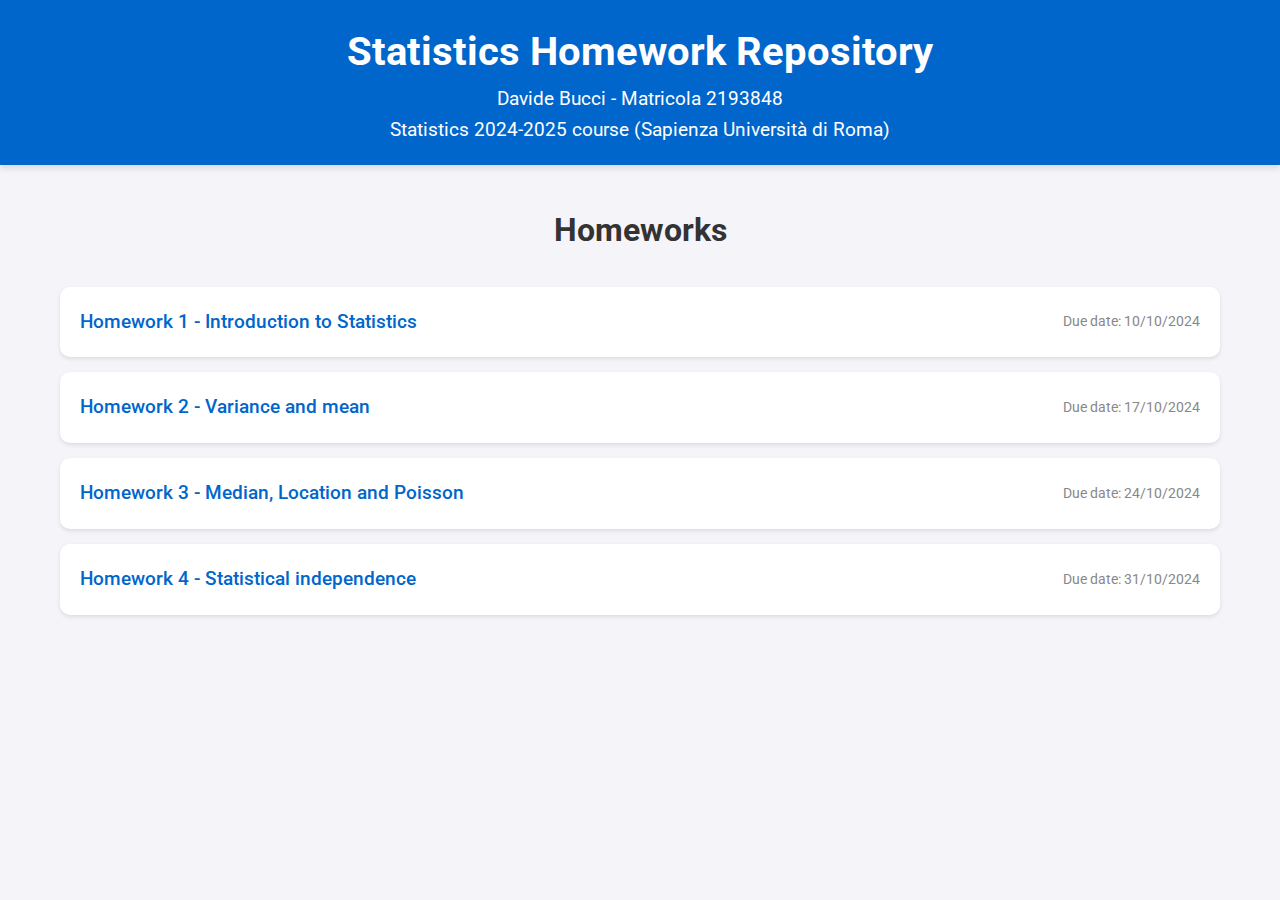
==== index.html @ 09030b0f "feat(hw4): inizio" ====
<!DOCTYPE html>
<html lang="en">

<head>
  <meta charset="UTF-8">
  <meta name="viewport" content="width=device-width, initial-scale=1.0">
  <meta http-equiv="X-UA-Compatible" content="ie=edge">
  <title>Statistics | Davide Bucci</title>
  <link rel="stylesheet" href="style.css">
  <link href="https://fonts.googleapis.com/css2?family=Roboto:wght@400;500&display=swap" rel="stylesheet">
</head>

<body>
  <header>
    <div class="container">
      <h1>Statistics Homework Repository</h1>
      <p>Davide Bucci - Matricola 2193848</p>
      <p>Statistics 2024-2025 course (Sapienza Università di Roma)</p>
    </div>
  </header>
  <section class="homework-list">
    <div class="container">
      <h2>Homeworks</h2>
      <ul>
        <li>
          <a href="./HW1/index.html">Homework 1 - Introduction to Statistics</a>
          <span class="date">Due date: 10/10/2024</span>
        </li>
        <li>
          <a href="./HW2/index.html">Homework 2 - Variance and mean</a>
          <span class="date">Due date: 17/10/2024</span>
        </li>
        <li>
          <a href="./HW3/index.html">Homework 3 - Median, Location and Poisson</a>
          <span class="date">Due date: 24/10/2024</span>
        </li>
        <li>
          <a href="./HW4/index.html">Homework 4 - Statistical independence</a>
          <span class="date">Due date: 31/10/2024</span>
        </li>
      </ul>
    </div>
  </section>
</body>

</html>
---- style.css ----
/* Font import and basic settings */
* {
    margin: 0;
    padding: 0;
    box-sizing: border-box;
}

html, body {
    height: 100%;
}

body {
    font-family: 'Roboto', sans-serif;
    background-color: #f4f4f9;
    color: #333;
    line-height: 1.6;
    display: flex;
    flex-direction: column;
    min-height: 100vh;
}

a {
    text-decoration: none;
    color: #0066cc;
}

a:hover {
    text-decoration: underline;
}

.container {
    max-width: 1200px;
    margin: 0 auto;
    padding: 0 20px;
    flex: 1;
}

/* Header styles */
/* Profile container */
.profile {
    display: flex;
    align-items: center;
    position: absolute;
    top: 20px;
    left: 20px;
}

/* Profile photo styles */
.profile-photo {
    width: 80px;
    height: 80px;
    border-radius: 50%;
    overflow: hidden;
    box-shadow: 0px 4px 6px rgba(0, 0, 0, 0.4);
}

.profile-photo img {
    width: 100%;
    height: 100%;
    object-fit: cover;
}

/* Profile info styles */
.profile-info {
    margin-left: 15px;
    color: #fff;
}

.profile-info .name {
    font-size: 1rem;
    font-weight: bold;
}

.profile-info .matricola {
    font-size: 0.85rem;
    color: #ddd;
}

/* Adjust header to account for the profile */
header {
    position: relative;
    padding: 20px 0;
    background-color: #0066cc;
    color: #fff;
    text-align: center;
    box-shadow: 0px 4px 6px rgba(0, 0, 0, 0.1);
}


header h1 {
    font-size: 2.5rem;
}

header p {
    font-size: 1.2rem;
}

/* Homework list section */
.homework-list {
    padding: 40px 0;
}

.homework-list h2 {
    text-align: center;
    font-size: 2rem;
    margin-bottom: 30px;
    color: #333;
}

.homework-list ul {
    list-style: none;
    display: flex;
    flex-direction: column;
    gap: 15px;
    padding: 0;
}

.homework-list li {
    background-color: #fff;
    padding: 20px;
    border-radius: 10px;
    box-shadow: 0px 2px 4px rgba(0, 0, 0, 0.1);
    display: flex;
    justify-content: space-between;
    align-items: center;
    transition: box-shadow 0.3s ease;
}

.homework-list li:hover {
    box-shadow: 0px 4px 8px rgba(0, 0, 0, 0.2);
}

.homework-list a {
    font-size: 1.2rem;
    font-weight: 500;
}

.date {
    color: #888;
    font-size: 0.9rem;
}

/* Footer styles */
footer {
    background-color: #333;
    color: #fff;
    padding: 20px 0;
    text-align: center;
    margin-top: auto;
}

footer p {
    font-size: 0.9rem;
}
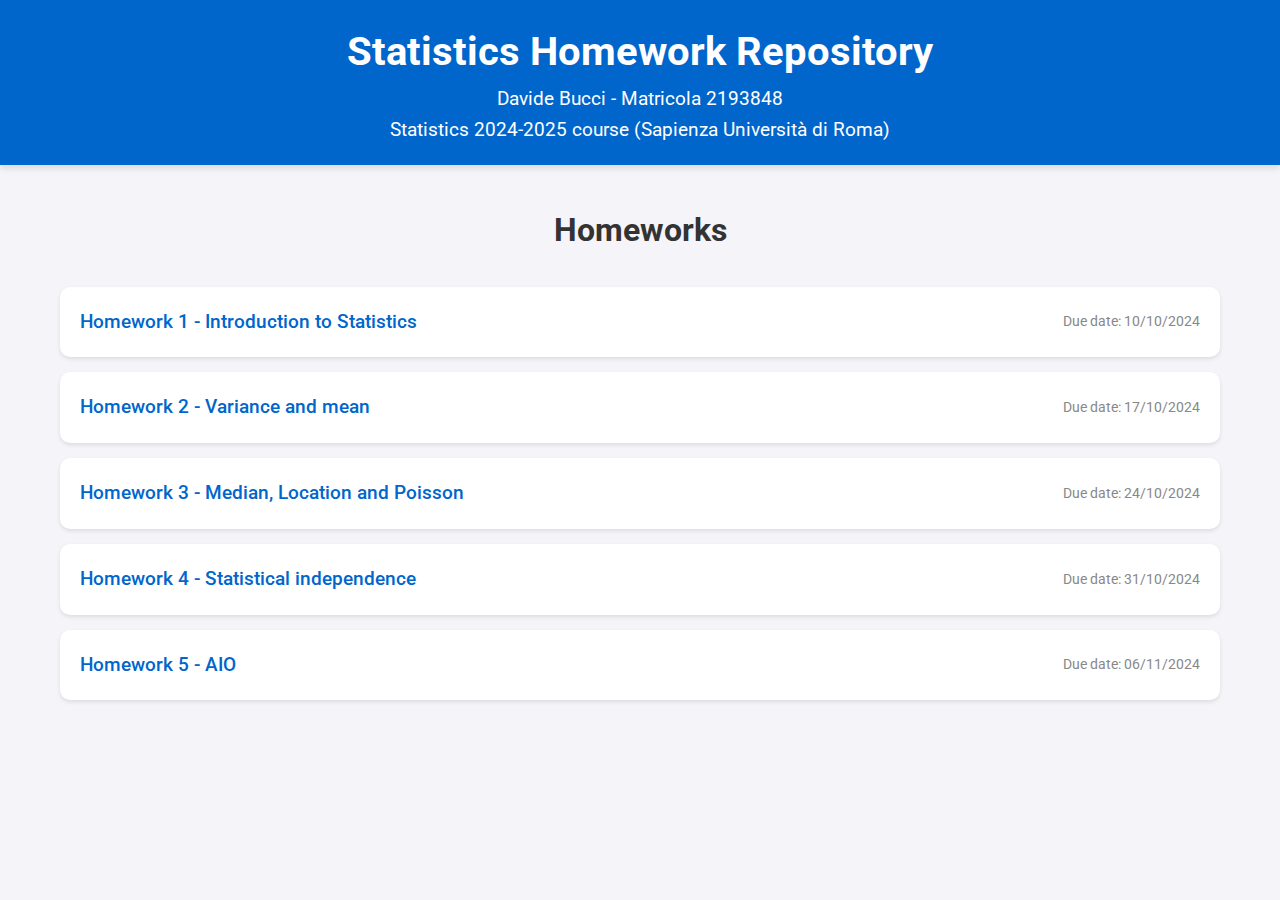
==== commit cd5ab42d: "feat(hw5): inizio hw5" ====
--- a/index.html
+++ b/index.html
@@ -38,6 +38,10 @@
           <a href="./HW4/index.html">Homework 4 - Statistical independence</a>
           <span class="date">Due date: 31/10/2024</span>
         </li>
+        <li>
+          <a href="./HW5/index.html">Homework 5 - AIO</a>
+          <span class="date">Due date: 06/11/2024</span>
+        </li>
       </ul>
     </div>
   </section>
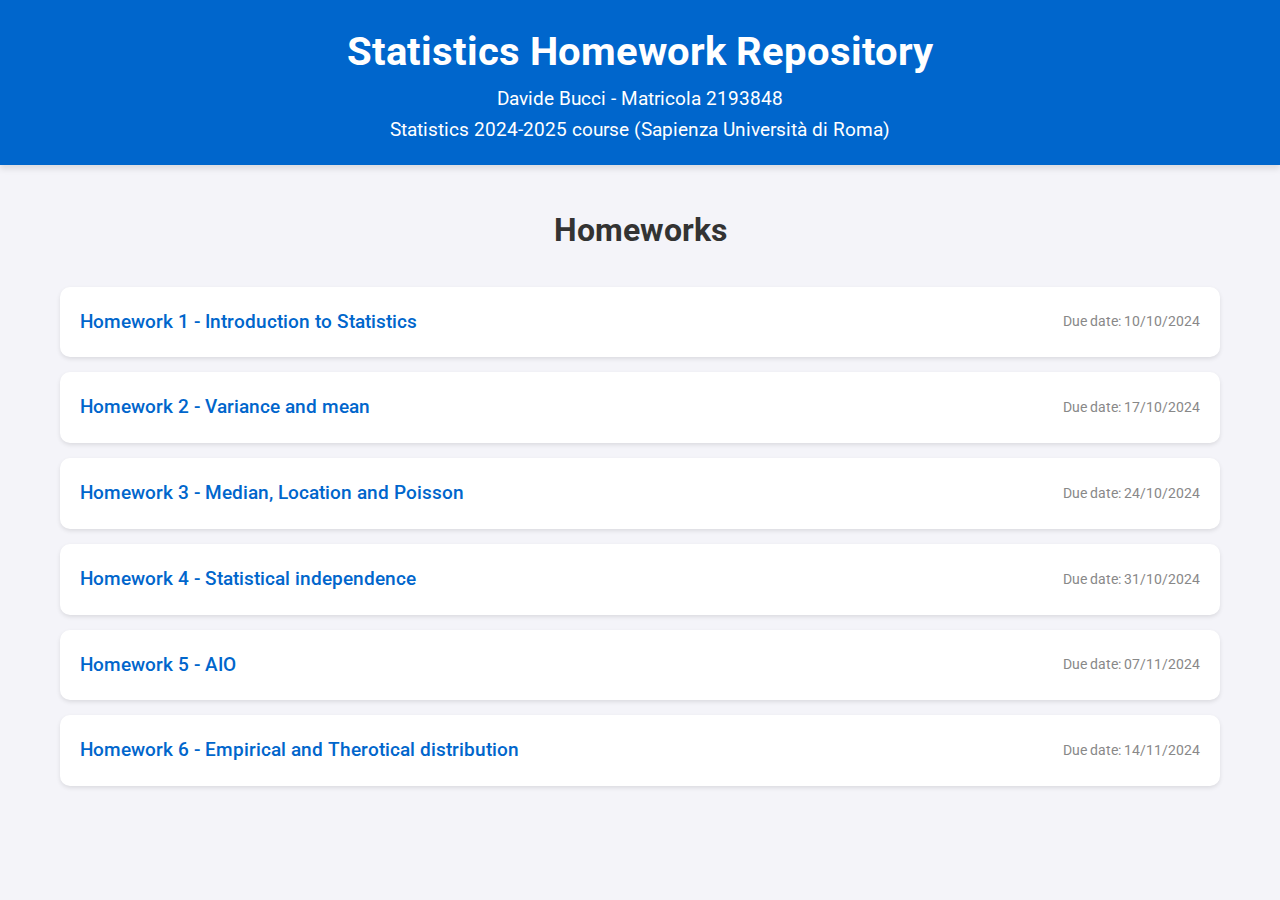
==== commit d90d2894: "feat(hw6): quasi completato" ====
--- a/index.html
+++ b/index.html
@@ -40,7 +40,11 @@
         </li>
         <li>
           <a href="./HW5/index.html">Homework 5 - AIO</a>
-          <span class="date">Due date: 06/11/2024</span>
+          <span class="date">Due date: 07/11/2024</span>
+        </li>
+        <li>
+          <a href="./HW6/index.html">Homework 6 - Empirical and Therotical distribution</a>
+          <span class="date">Due date: 14/11/2024</span>
         </li>
       </ul>
     </div>
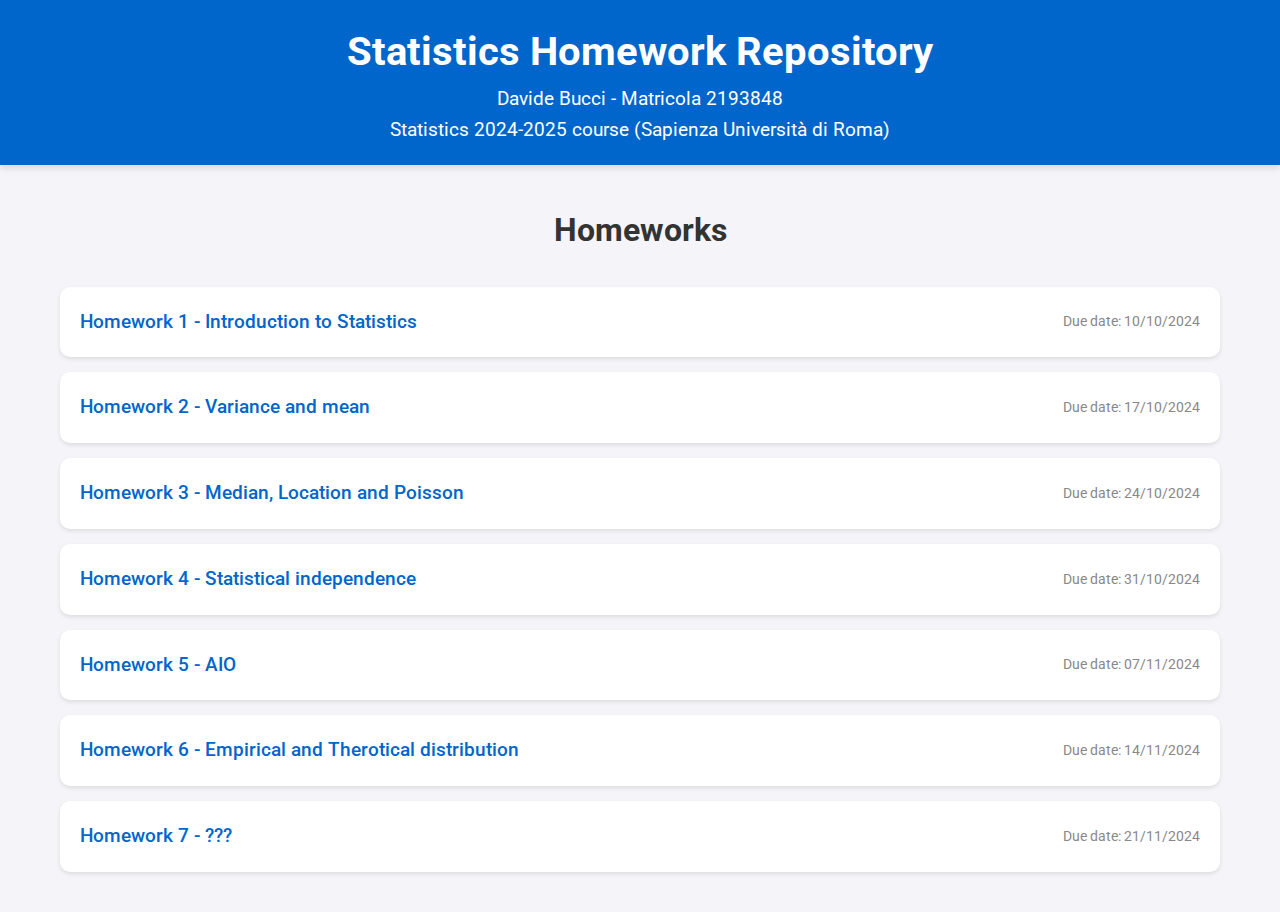
==== commit 4502a608: "feat(hw7)" ====
--- a/index.html
+++ b/index.html
@@ -46,6 +46,10 @@
           <a href="./HW6/index.html">Homework 6 - Empirical and Therotical distribution</a>
           <span class="date">Due date: 14/11/2024</span>
         </li>
+        <li>
+          <a href="./HW7/index.html">Homework 7 - ???</a>
+          <span class="date">Due date: 21/11/2024</span>
+        </li>
       </ul>
     </div>
   </section>
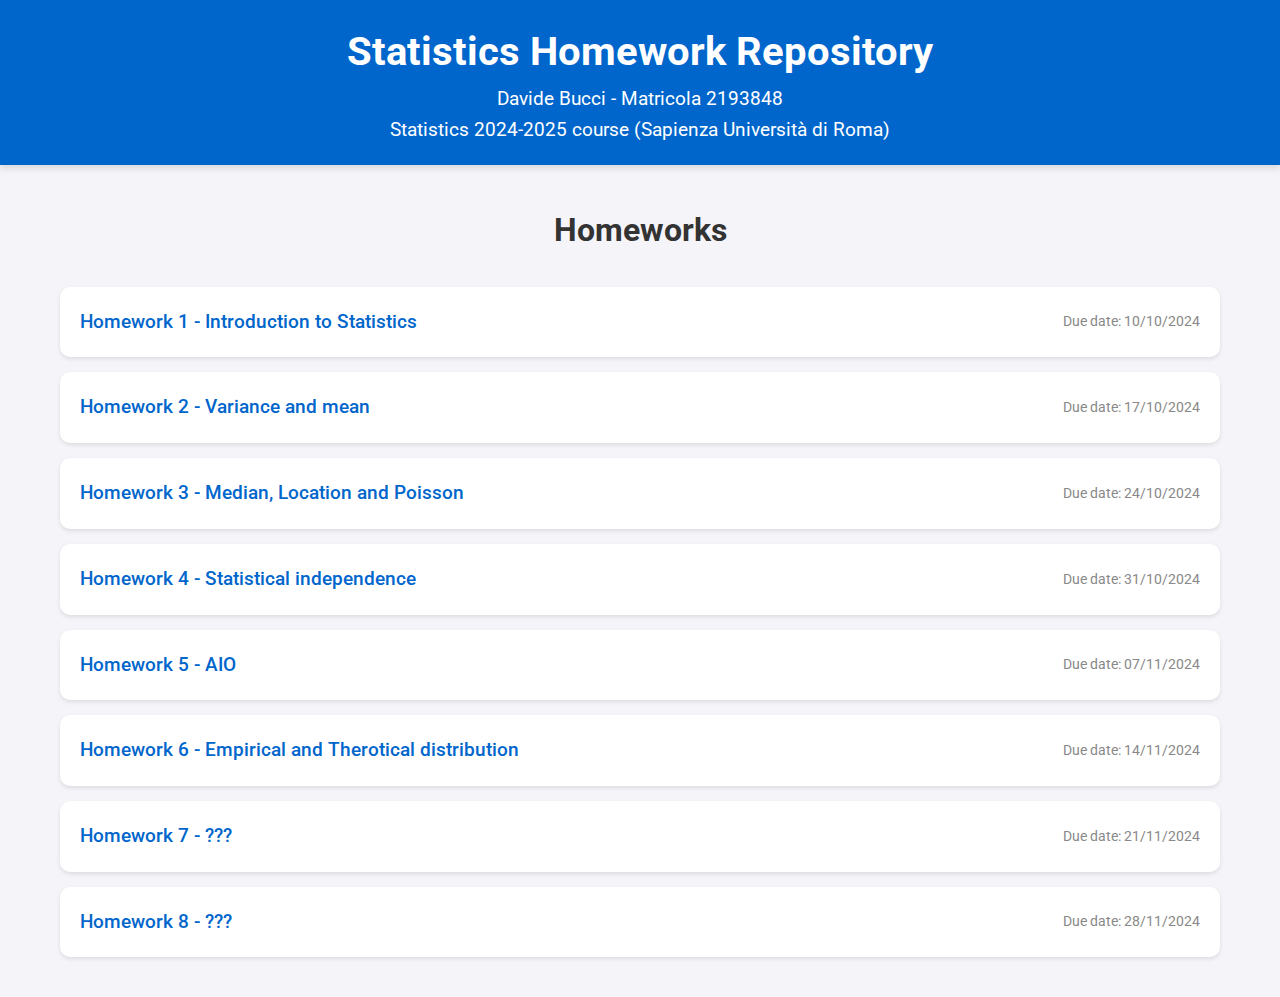
==== commit 850bd44b: "fix(hw8)" ====
--- a/index.html
+++ b/index.html
@@ -50,6 +50,10 @@
           <a href="./HW7/index.html">Homework 7 - ???</a>
           <span class="date">Due date: 21/11/2024</span>
         </li>
+        <li>
+          <a href="./HW8/index.html">Homework 8 - ???</a>
+          <span class="date">Due date: 28/11/2024</span>
+        </li>
       </ul>
     </div>
   </section>
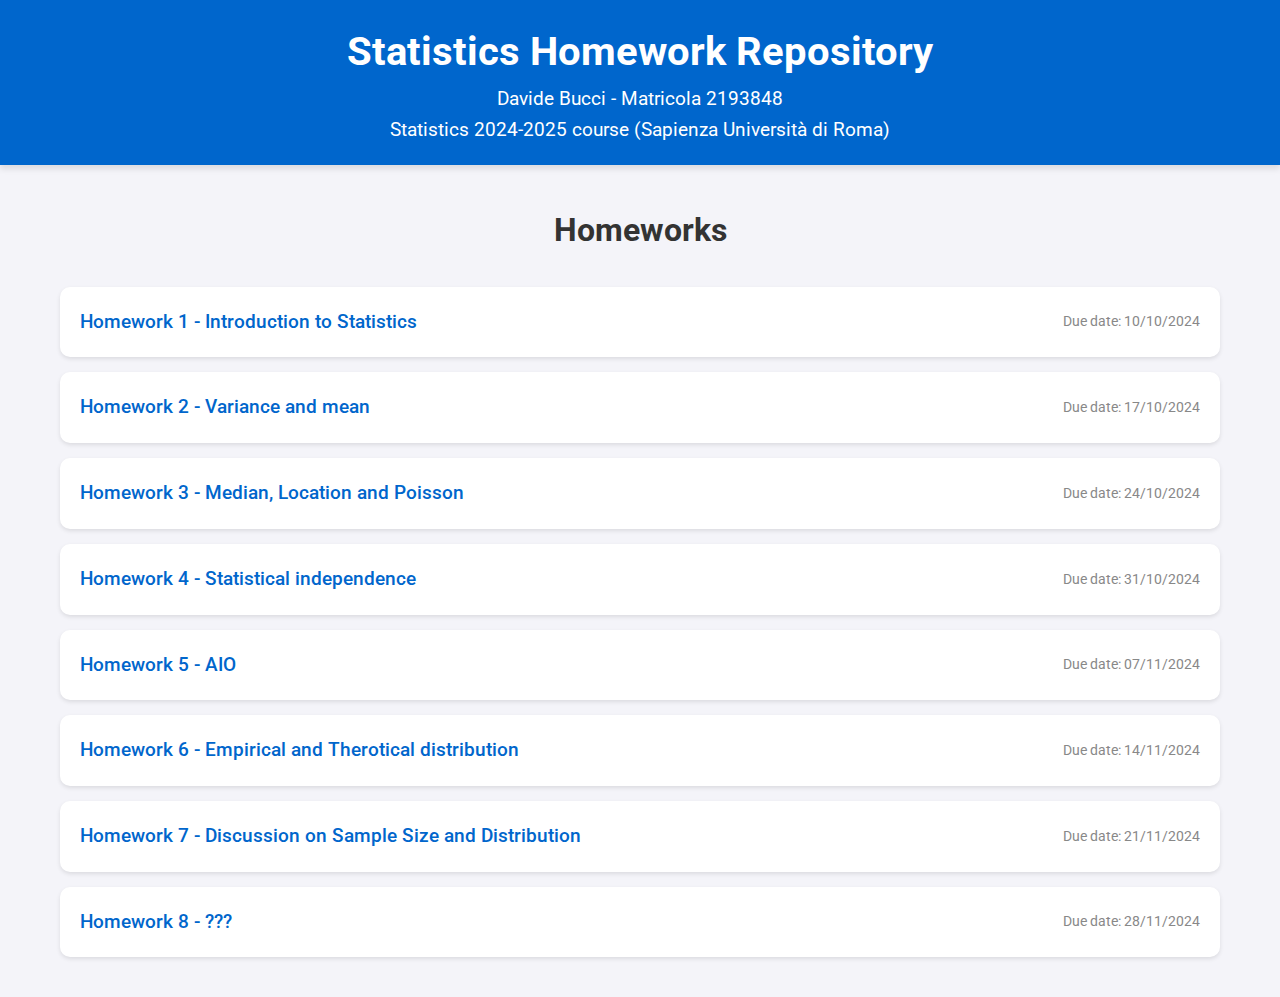
==== commit ce6b6fe1: "fix(home): hw7 title" ====
--- a/index.html
+++ b/index.html
@@ -47,7 +47,7 @@
           <span class="date">Due date: 14/11/2024</span>
         </li>
         <li>
-          <a href="./HW7/index.html">Homework 7 - ???</a>
+          <a href="./HW7/index.html">Homework 7 - Discussion on Sample Size and Distribution</a>
           <span class="date">Due date: 21/11/2024</span>
         </li>
         <li>
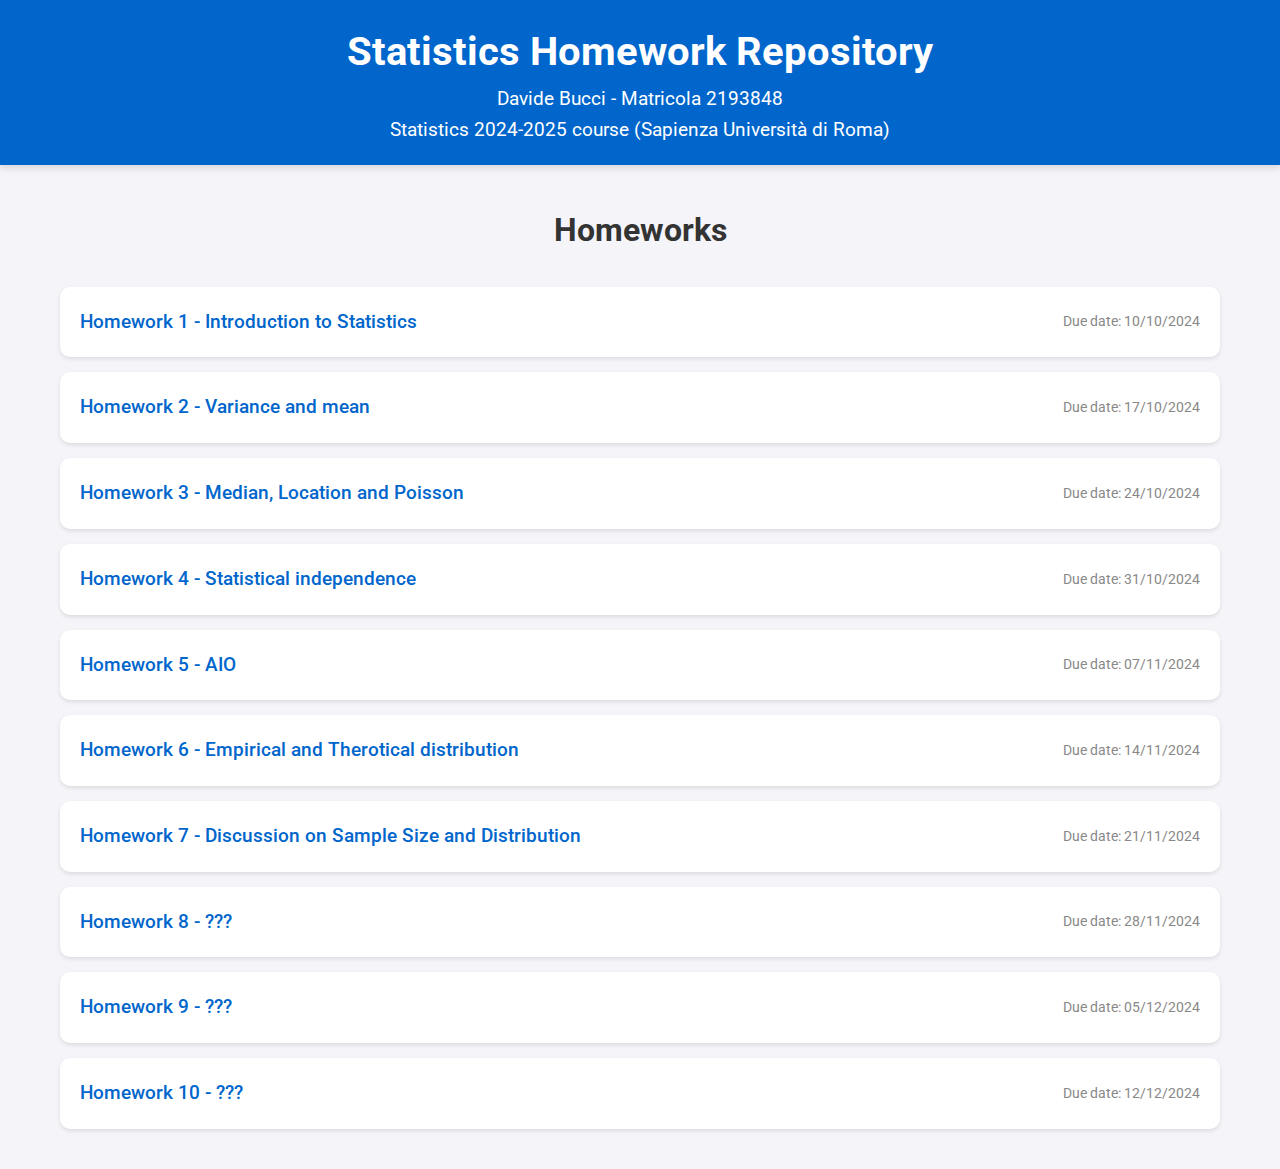
==== commit 72a18da4: "feat(hw10)" ====
--- a/index.html
+++ b/index.html
@@ -54,6 +54,14 @@
           <a href="./HW8/index.html">Homework 8 - ???</a>
           <span class="date">Due date: 28/11/2024</span>
         </li>
+        <li>
+          <a href="./HW9/index.html">Homework 9 - ???</a>
+          <span class="date">Due date: 05/12/2024</span>
+        </li>
+        <li>
+          <a href="./HW10/index.html">Homework 10 - ???</a>
+          <span class="date">Due date: 12/12/2024</span>
+        </li>
       </ul>
     </div>
   </section>
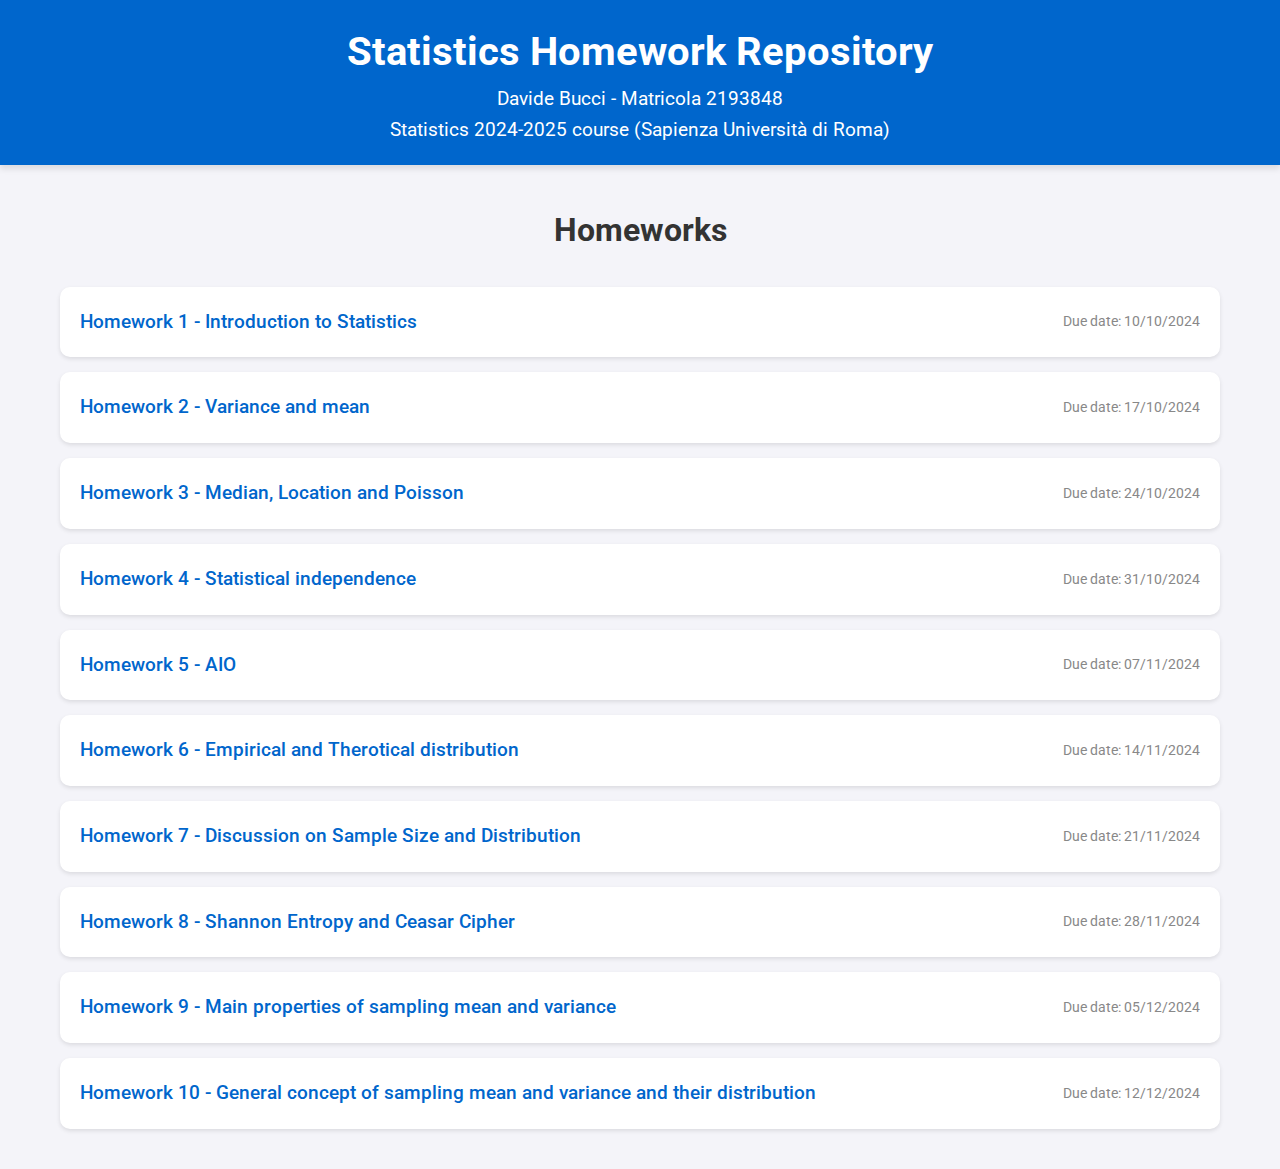
==== commit b98f5463: "fix titles" ====
--- a/index.html
+++ b/index.html
@@ -51,15 +51,15 @@
           <span class="date">Due date: 21/11/2024</span>
         </li>
         <li>
-          <a href="./HW8/index.html">Homework 8 - ???</a>
+          <a href="./HW8/index.html">Homework 8 - Shannon Entropy and Ceasar Cipher</a>
           <span class="date">Due date: 28/11/2024</span>
         </li>
         <li>
-          <a href="./HW9/index.html">Homework 9 - ???</a>
+          <a href="./HW9/index.html">Homework 9 - Main properties of sampling mean and variance</a>
           <span class="date">Due date: 05/12/2024</span>
         </li>
         <li>
-          <a href="./HW10/index.html">Homework 10 - ???</a>
+          <a href="./HW10/index.html">Homework 10 - General concept of sampling mean and variance and their distribution</a>
           <span class="date">Due date: 12/12/2024</span>
         </li>
       </ul>
